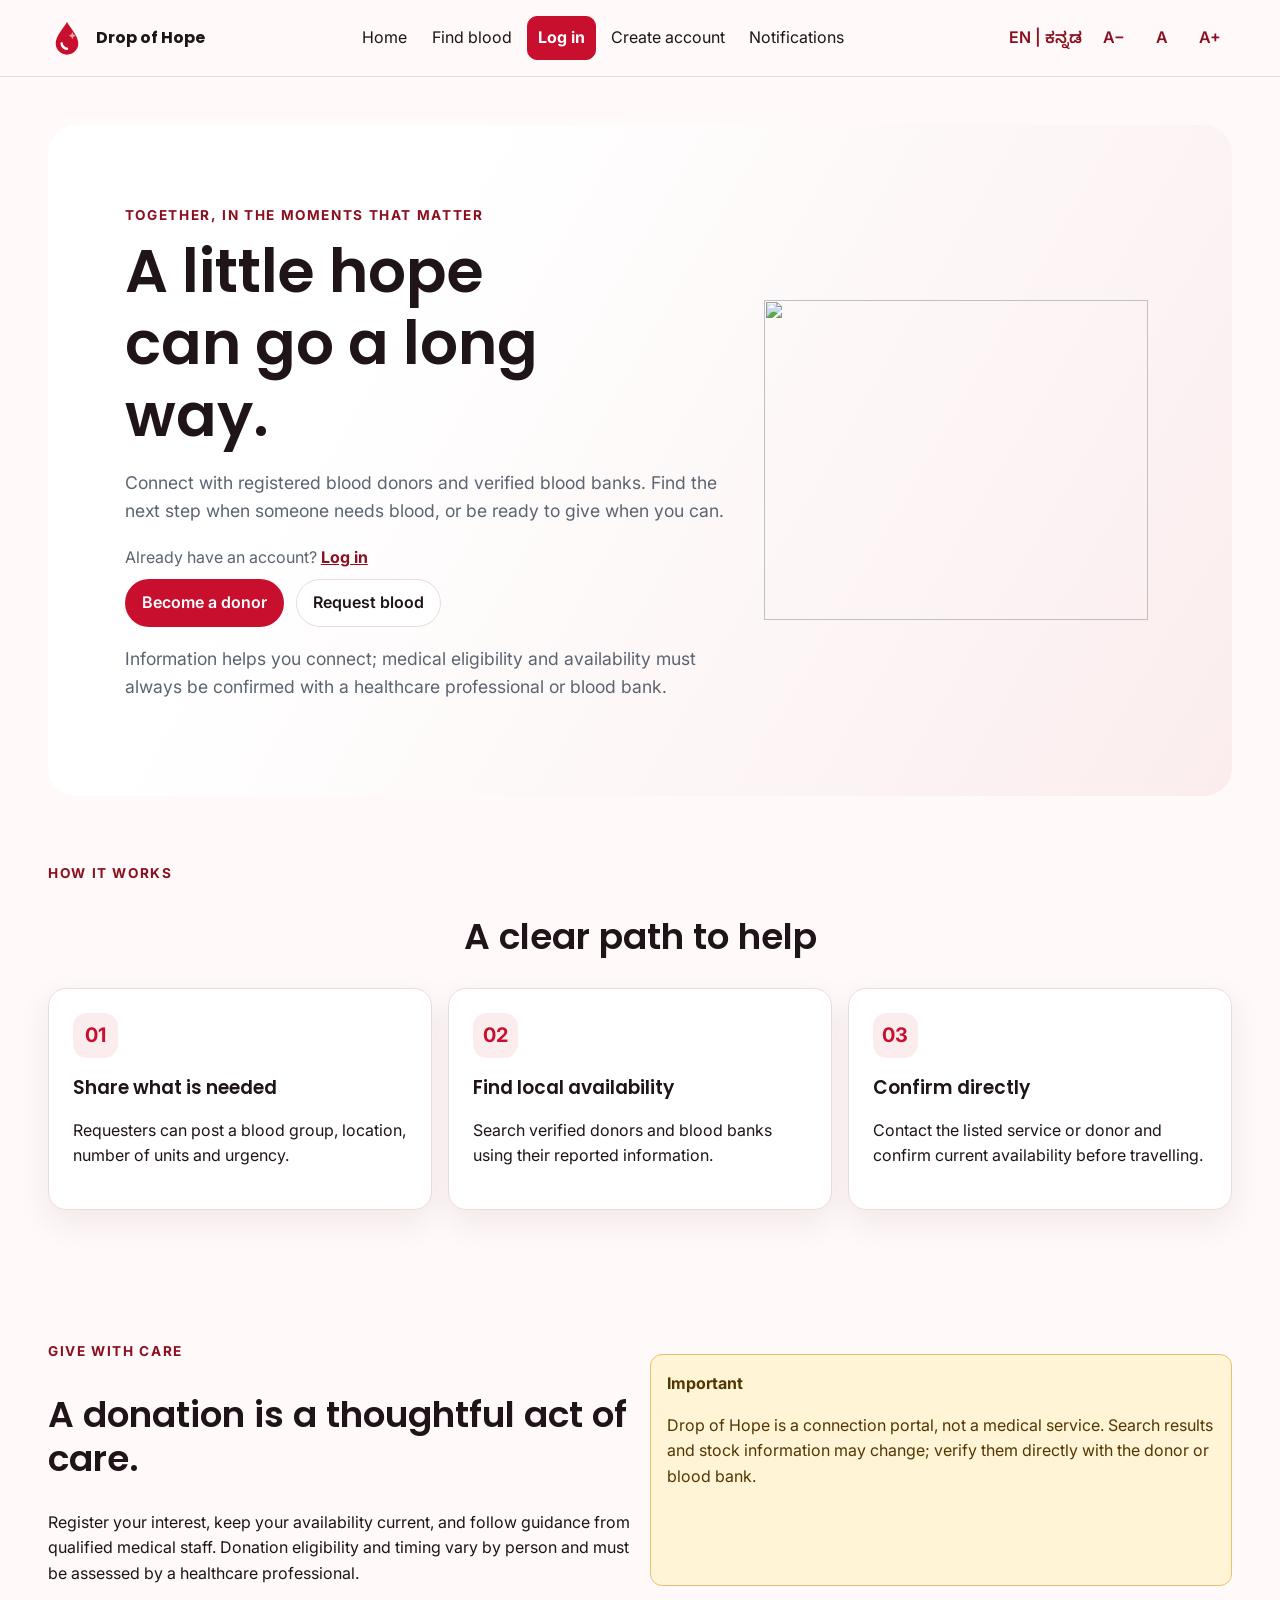
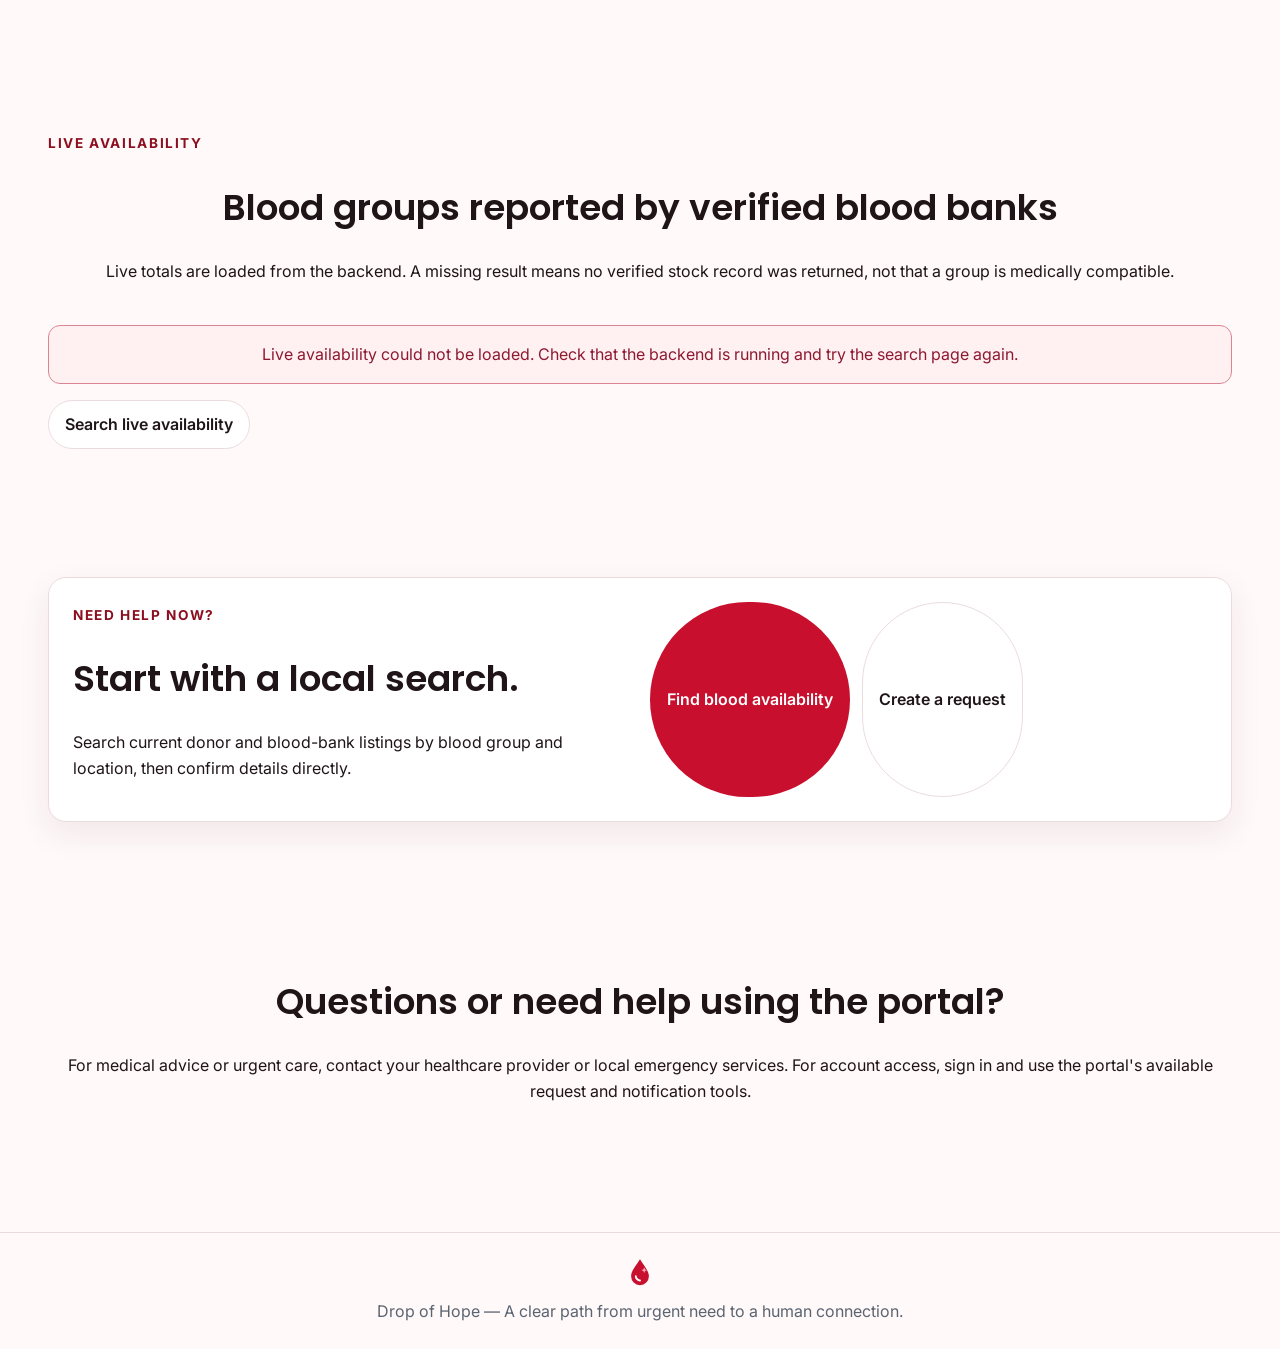
==== frontend/index.html @ d50c6f0a "Replace old project with complete updated version" ====
<!doctype html>
<html lang="en">
  <head>
    <meta charset="utf-8">
    <meta name="viewport" content="width=device-width, initial-scale=1">
    <meta name="theme-color" content="#c8102e">
    <meta name="description" content="Find blood donors and verified blood banks, or register to help someone in need.">
    <title>Drop of Hope | Blood donation and emergency availability</title>
    <link rel="icon" href="./assets/favicon.svg" type="image/svg+xml">
    <link rel="preconnect" href="https://fonts.googleapis.com">
    <link rel="preconnect" href="https://fonts.gstatic.com" crossorigin>
    <link href="https://fonts.googleapis.com/css2?family=Inter:wght@400;500;600;700&family=Noto+Sans+Kannada:wght@400;600&family=Poppins:wght@600;700&display=swap" rel="stylesheet">
    <link rel="stylesheet" href="./css/theme.css">
    <link rel="stylesheet" href="./css/components.css">
    <link rel="stylesheet" href="./css/pages.css">
  </head>
  <body>
    <main data-page="home">
      <section class="hero" aria-labelledby="hero-title">
        <div>
          <span class="eyebrow">Together, in the moments that matter</span>
          <h1 id="hero-title">A little hope can go a long way.</h1>
          <p>Connect with registered blood donors and verified blood banks. Find the next step when someone needs blood, or be ready to give when you can.</p>
          <p class="hero-login">Already have an account? <a href="./login.html">Log in</a></p>
          <div class="hero-actions">
            <a class="button button--primary" href="./register.html?role=donor">Become a donor</a>
            <a class="button button--secondary" href="./register.html?role=patient">Request blood</a>
          </div>
          <p class="form-hint">Information helps you connect; medical eligibility and availability must always be confirmed with a healthcare professional or blood bank.</p>
        </div>
        <img class="hero__art" src="./assets/hero-drop.svg" alt="" width="320" height="320">
      </section>

      <section class="content-section" aria-labelledby="how-title">
        <span class="eyebrow">How it works</span>
        <h2 id="how-title">A clear path to help</h2>
        <div class="data-grid">
          <article class="card feature-card">
            <span class="feature-card__icon" aria-hidden="true">01</span>
            <h3>Share what is needed</h3>
            <p>Requesters can post a blood group, location, number of units and urgency.</p>
          </article>
          <article class="card feature-card">
            <span class="feature-card__icon" aria-hidden="true">02</span>
            <h3>Find local availability</h3>
            <p>Search verified donors and blood banks using their reported information.</p>
          </article>
          <article class="card feature-card">
            <span class="feature-card__icon" aria-hidden="true">03</span>
            <h3>Confirm directly</h3>
            <p>Contact the listed service or donor and confirm current availability before travelling.</p>
          </article>
        </div>
      </section>

      <section class="content-section" aria-labelledby="awareness-title">
        <div class="split-layout">
          <div>
            <span class="eyebrow">Give with care</span>
            <h2 id="awareness-title">A donation is a thoughtful act of care.</h2>
            <p>Register your interest, keep your availability current, and follow guidance from qualified medical staff. Donation eligibility and timing vary by person and must be assessed by a healthcare professional.</p>
          </div>
          <aside class="notice notice--warning">
            <strong>Important</strong>
            <p>Drop of Hope is a connection portal, not a medical service. Search results and stock information may change; verify them directly with the donor or blood bank.</p>
          </aside>
        </div>
      </section>

      <section class="content-section" aria-labelledby="groups-title">
        <span class="eyebrow">Live availability</span>
        <h2 id="groups-title">Blood groups reported by verified blood banks</h2>
        <p>Live totals are loaded from the backend. A missing result means no verified stock record was returned, not that a group is medically compatible.</p>
        <div id="blood-group-availability" class="blood-group-grid" aria-live="polite" aria-busy="true">
          <div class="skeleton" aria-hidden="true"></div>
          <div class="skeleton" aria-hidden="true"></div>
          <div class="skeleton" aria-hidden="true"></div>
          <div class="skeleton" aria-hidden="true"></div>
        </div>
        <p id="availability-message" class="form-hint" role="status"></p>
        <div class="hero-actions">
          <a class="button button--secondary" href="./search.html">Search live availability</a>
        </div>
      </section>

      <section class="content-section" aria-labelledby="emergency-title">
        <div class="card feature-card">
          <div class="split-layout">
            <div>
              <span class="eyebrow">Need help now?</span>
              <h2 id="emergency-title">Start with a local search.</h2>
              <p>Search current donor and blood-bank listings by blood group and location, then confirm details directly.</p>
            </div>
            <div class="hero-actions">
              <a class="button button--primary" href="./search.html">Find blood availability</a>
              <a class="button button--secondary" href="./register.html?role=patient">Create a request</a>
            </div>
          </div>
        </div>
      </section>

      <section class="content-section" aria-labelledby="contact-title">
        <h2 id="contact-title">Questions or need help using the portal?</h2>
        <p>For medical advice or urgent care, contact your healthcare provider or local emergency services. For account access, sign in and use the portal's available request and notification tools.</p>
      </section>
    </main>
    <script type="module" src="./js/layout.js"></script>
    <script type="module" src="./js/home.js"></script>
  </body>
</html>
---- frontend/css/theme.css ----
:root {
  color-scheme: light;
  --brand: #c8102e;
  --brand-deep: #8b0f1f;
  --ink: #1f1417;
  --rose-tint: #fbedee;
  --blush: #f4a3ae;
  --urgent: #e8590c;
  --success: #2e7d5b;
  --amber: #8a5700;
  --amber-bg: #fff4d6;
  --slate: #5b6470;
  --surface: #fff;
  --page: #fff9f9;
  --border: #eadbdd;
  --shadow-card: 0 12px 32px rgb(87 27 39 / 8%);
  --radius-card: 18px;
  --radius-control: 12px;
  --font-body: 'Inter', 'Noto Sans Kannada', sans-serif;
  --font-heading: 'Poppins', 'Noto Sans Kannada', sans-serif;
  --text-scale: 1;
  --space-1: 0.5rem;
  --space-2: 1rem;
  --space-3: 1.5rem;
  --space-4: 2rem;
  --space-5: 3rem;
  font-size: calc(100% * var(--text-scale));
}

:lang(kn) {
  font-family: 'Noto Sans Kannada', var(--font-body);
}

* {
  box-sizing: border-box;
}

body {
  margin: 0;
  min-width: 320px;
  background: var(--page);
  color: var(--ink);
  font-family: var(--font-body);
  font-size: 1rem;
  line-height: 1.6;
}

h1,
h2,
h3,
h4 {
  color: var(--ink);
  font-family: var(--font-heading);
  font-weight: 600;
  line-height: 1.2;
}

h1 {
  font-size: clamp(2rem, 5vw, 3.75rem);
}

h2 {
  font-size: clamp(1.5rem, 3vw, 2.25rem);
}

a {
  color: var(--brand-deep);
}

img {
  max-width: 100%;
}

button,
input,
select,
textarea {
  font: inherit;
}

button,
a {
  -webkit-tap-highlight-color: transparent;
}

:focus-visible {
  outline: 3px solid #1c6a9c;
  outline-offset: 3px;
}

@media (prefers-reduced-motion: reduce) {
  *,
  *::before,
  *::after {
    scroll-behavior: auto !important;
    animation-duration: 0.01ms !important;
    animation-iteration-count: 1 !important;
    transition-duration: 0.01ms !important;
  }
}
---- frontend/css/components.css ----
.button {
  display: inline-flex;
  min-height: 44px;
  align-items: center;
  justify-content: center;
  gap: 0.5rem;
  padding: 0.65rem 1rem;
  border: 1px solid transparent;
  border-radius: 999px;
  cursor: pointer;
  font-weight: 600;
  text-decoration: none;
  transition: transform 160ms ease, box-shadow 160ms ease, background 160ms ease;
}

.button:hover {
  transform: translateY(-1px);
  box-shadow: var(--shadow-card);
}

.button:active {
  transform: translateY(1px);
}

.button:disabled {
  cursor: not-allowed;
  opacity: 0.65;
}

.button--primary {
  background: var(--brand);
  color: #fff;
}

.button--primary:hover {
  background: var(--brand-deep);
  color: #fff;
}

.button--secondary {
  border-color: var(--border);
  background: var(--surface);
  color: var(--ink);
}

.button--google {
  width: 100%;
  justify-content: flex-start;
  border-color: #dadce0;
  border-radius: var(--radius-control);
  background: #fff;
  color: #3c4043;
  box-shadow: none;
}

.button--google:disabled {
  opacity: 1;
}

.google-mark {
  display: inline-grid;
  width: 1.5rem;
  height: 1.5rem;
  place-items: center;
  border: 1px solid #dadce0;
  border-radius: 50%;
  color: #4285f4;
  font-family: Arial, sans-serif;
  font-size: 0.9rem;
  font-weight: 700;
}

.coming-soon {
  margin-left: auto;
  color: var(--slate);
  font-size: 0.8rem;
  font-weight: 500;
}

.auth-divider {
  display: flex;
  align-items: center;
  gap: 0.75rem;
  margin: 1rem 0;
  color: var(--slate);
  font-size: 0.875rem;
}

.auth-divider::before,
.auth-divider::after {
  height: 1px;
  flex: 1;
  background: var(--border);
  content: '';
}

.text-button {
  min-width: 44px;
  min-height: 44px;
  padding: 0.4rem;
  border: 0;
  border-radius: 10px;
  background: transparent;
  color: var(--brand-deep);
  cursor: pointer;
  font-weight: 600;
}

.card,
.state-card,
.empty-state {
  border: 1px solid var(--border);
  border-radius: var(--radius-card);
  background: var(--surface);
  box-shadow: var(--shadow-card);
}

.state-card,
.empty-state {
  max-width: 44rem;
  margin: 2rem auto;
  padding: clamp(1.25rem, 4vw, 2.5rem);
  text-align: center;
}

.skeleton {
  min-height: 5rem;
  margin: 0.75rem 0;
  border-radius: 14px;
  background: linear-gradient(90deg, #f3e8ea 25%, #fff 50%, #f3e8ea 75%);
  background-size: 200% 100%;
  animation: skeleton-shimmer 1.4s ease-in-out infinite;
}

@keyframes skeleton-shimmer {
  to {
    background-position: -200% 0;
  }
}

.state-card--error {
  border-color: #e2a6ae;
}

.status-badge {
  display: inline-flex;
  min-height: 30px;
  align-items: center;
  padding: 0.2rem 0.75rem;
  border-radius: 999px;
  background: #edf0f2;
  color: #343c45;
  font-size: 0.875rem;
  font-weight: 600;
}

.status-badge--success {
  background: #e7f4ed;
  color: #205b40;
}

.status-badge--warning {
  background: var(--amber-bg);
  color: var(--amber);
}

.status-badge--urgent {
  background: #fff0e8;
  color: #923800;
}

.status-badge__icon {
  margin-right: 0.2rem;
  font-weight: 700;
}

.confirm-dialog {
  width: min(32rem, calc(100vw - 2rem));
  padding: 0;
  border: 1px solid var(--border);
  border-radius: var(--radius-card);
  box-shadow: var(--shadow-card);
}

.confirm-dialog::backdrop {
  background: rgb(31 20 23 / 48%);
}

.confirm-dialog__content {
  padding: 1.5rem;
}

.confirm-dialog__content h2 {
  margin-top: 0;
}

.confirm-dialog__actions {
  display: flex;
  flex-wrap: wrap;
  justify-content: flex-end;
  gap: 0.6rem;
}

.notice {
  margin: 1rem 0;
  padding: 1rem;
  border-radius: 12px;
}

.notice--warning {
  border: 1px solid #e5bf72;
  background: var(--amber-bg);
  color: #533600;
}

.notice--success {
  border: 1px solid #9bc9ad;
  background: #e7f4ed;
  color: #205b40;
}

.notice--error {
  border: 1px solid #d98692;
  background: #fff0f2;
  color: #8d1930;
}

.field-error {
  margin-top: 0.25rem;
  color: #9e1630;
  font-size: 0.9rem;
}

[aria-invalid='true'] {
  border-color: #b31b36 !important;
}

.toast-region {
  position: fixed;
  z-index: 20;
  top: 1rem;
  right: 1rem;
  display: grid;
  width: min(24rem, calc(100vw - 2rem));
  gap: 0.5rem;
}

.toast {
  padding: 0.85rem 1rem;
  border: 1px solid var(--border);
  border-radius: 12px;
  background: #fff;
  box-shadow: var(--shadow-card);
}

.toast--warning {
  border-color: #e5bf72;
}

.toast--error {
  border-color: #d98692;
}

.blood-group-selector {
  display: flex;
  flex-wrap: wrap;
  gap: 0.6rem;
  padding: 0;
  border: 0;
}

.blood-group-selector legend {
  width: 100%;
  margin-bottom: 0.5rem;
  font-weight: 600;
}

.blood-chip {
  position: relative;
  display: inline-flex;
  min-width: 52px;
  min-height: 48px;
  align-items: center;
  justify-content: center;
  border: 1px solid var(--border);
  border-radius: 18px 18px 18px 6px;
  background: #fff;
  color: var(--brand-deep);
  cursor: pointer;
  font-weight: 700;
}

.blood-chip input {
  position: absolute;
  width: 1px;
  height: 1px;
  opacity: 0;
}

.blood-chip:has(input:checked) {
  border-color: var(--brand);
  background: var(--rose-tint);
  box-shadow: inset 0 0 0 1px var(--brand);
}

.blood-chip:has(input:focus-visible) {
  outline: 3px solid #1c6a9c;
  outline-offset: 3px;
}

.timeline {
  display: grid;
  gap: 1rem;
  margin: 0;
  padding: 0;
  list-style: none;
}

.timeline__item {
  display: grid;
  gap: 0.2rem;
  padding-left: 1rem;
  border-left: 3px solid var(--blush);
}

.timeline__item time {
  color: var(--slate);
  font-size: 0.875rem;
}

.button--danger {
  border-color: #e3b2b9;
  background: #fff4f5;
  color: #8d1930;
}

.button--small {
  min-height: 38px;
  padding: 0.4rem 0.75rem;
  font-size: 0.9rem;
}

.form-grid {
  display: grid;
  grid-template-columns: repeat(2, minmax(0, 1fr));
  gap: 1rem;
}

.form-field {
  display: grid;
  align-content: start;
  gap: 0.35rem;
  color: var(--ink);
  font-weight: 600;
}

.form-field--wide {
  grid-column: 1 / -1;
}

.form-field input,
.form-field select,
.form-field textarea,
.field-input {
  width: 100%;
  min-height: 46px;
  padding: 0.65rem 0.75rem;
  border: 1px solid var(--border);
  border-radius: var(--radius-control);
  background: #fff;
  color: var(--ink);
}

.form-field textarea {
  min-height: 110px;
  resize: vertical;
}

.form-actions {
  display: flex;
  flex-wrap: wrap;
  align-items: center;
  gap: 0.75rem;
}

.inventory-actions {
  margin-top: 1rem;
}

.form-hint,
.muted {
  color: var(--slate);
  font-size: 0.925rem;
}

.section-heading {
  display: flex;
  flex-wrap: wrap;
  align-items: end;
  justify-content: space-between;
  gap: 1rem;
  margin-bottom: 1.25rem;
}

.section-heading h2,
.section-heading p {
  margin: 0;
}

.data-grid {
  display: grid;
  grid-template-columns: repeat(auto-fit, minmax(min(100%, 14rem), 1fr));
  gap: 1rem;
}

.data-card {
  padding: 1.25rem;
  border: 1px solid var(--border);
  border-radius: 16px;
  background: var(--surface);
}

.data-card h3 {
  margin: 0 0 0.5rem;
}

.data-card p {
  margin: 0.35rem 0;
}

.data-card__actions {
  display: flex;
  flex-wrap: wrap;
  gap: 0.5rem;
  margin-top: 1rem;
}

.stack {
  display: grid;
  gap: 1rem;
}

.dashboard-section {
  margin: 1.5rem 0;
  padding: clamp(1rem, 3vw, 1.75rem);
}

.table-wrap {
  overflow-x: auto;
  border: 1px solid var(--border);
  border-radius: 14px;
  background: #fff;
}

.data-table {
  width: 100%;
  border-collapse: collapse;
}

.data-table th,
.data-table td {
  padding: 0.8rem;
  border-bottom: 1px solid var(--border);
  text-align: left;
  vertical-align: middle;
}

.data-table th {
  background: var(--rose-tint);
  white-space: nowrap;
}

.data-table tr:last-child td {
  border-bottom: 0;
}

.hero-actions {
  display: flex;
  flex-wrap: wrap;
  gap: 0.75rem;
}

@media (max-width: 600px) {
  .form-grid {
    grid-template-columns: 1fr;
  }

  .form-field--wide {
    grid-column: auto;
  }

  .data-table th,
  .data-table td {
    padding: 0.65rem;
  }
}
---- frontend/css/pages.css ----
.skip-link {
  position: absolute;
  z-index: 30;
  top: 0.5rem;
  left: 0.5rem;
  padding: 0.75rem 1rem;
  transform: translateY(-160%);
  border-radius: 10px;
  background: var(--ink);
  color: white;
}

.skip-link:focus {
  transform: translateY(0);
}

.site-header {
  position: sticky;
  z-index: 10;
  top: 0;
  border-bottom: 1px solid var(--border);
  background: rgb(255 249 249 / 95%);
  backdrop-filter: blur(12px);
}

.site-nav {
  display: flex;
  max-width: 76rem;
  min-height: 76px;
  align-items: center;
  justify-content: space-between;
  gap: 1rem;
  margin: 0 auto;
  padding: 0.5rem 1rem;
}

.brand {
  display: inline-flex;
  flex: 0 0 auto;
  align-items: center;
  gap: 0.6rem;
  color: var(--ink);
  font-family: var(--font-heading);
  font-weight: 700;
  text-decoration: none;
}

.site-nav__links,
.site-nav__controls,
.text-size-controls {
  display: flex;
  align-items: center;
  gap: 0.25rem;
}

.site-nav__links {
  flex-wrap: wrap;
  justify-content: center;
}

.site-nav__links [hidden] {
  display: none;
}

.nav-link {
  display: inline-flex;
  min-height: 44px;
  align-items: center;
  padding: 0.45rem 0.65rem;
  border-radius: 10px;
  color: var(--ink);
  text-decoration: none;
}

.nav-link:hover,
.nav-link:focus-visible {
  background: var(--rose-tint);
}

.nav-link--cta {
  border: 1px solid var(--brand);
  background: var(--brand);
  color: #fff;
  font-weight: 700;
}

.nav-link--cta:hover,
.nav-link--cta:focus-visible {
  background: var(--brand-deep);
  color: #fff;
}

.unread-count {
  display: inline-grid;
  min-width: 1.3rem;
  min-height: 1.3rem;
  place-items: center;
  border-radius: 50%;
  background: var(--brand);
  color: #fff;
  font-size: 0.75rem;
}

.page-content {
  min-height: 60vh;
  max-width: 76rem;
  margin: 0 auto;
  padding: clamp(1rem, 4vw, 3rem) 1rem;
  animation: page-enter 240ms ease-out both;
}

.site-footer {
  display: flex;
  min-height: 96px;
  align-items: center;
  justify-content: center;
  gap: 0.75rem;
  padding: 1.5rem 1rem;
  color: var(--slate);
  text-align: center;
}

.site-footer p {
  margin: 0;
}

.site-footer {
  flex-direction: column;
  border-top: 1px solid var(--border);
}

.hero {
  display: grid;
  min-height: 30rem;
  grid-template-columns: minmax(0, 1.2fr) minmax(15rem, 0.8fr);
  align-items: center;
  gap: 2rem;
  padding: clamp(2rem, 6vw, 5rem);
  overflow: hidden;
  border-radius: 28px;
  background: linear-gradient(120deg, #fff 28%, #fbedee);
}

.hero h1 {
  max-width: 12ch;
  margin: 0.5rem 0 1rem;
}

.hero p {
  max-width: 42rem;
  color: var(--slate);
  font-size: 1.1rem;
}

.hero .hero-login {
  margin: 1.25rem 0 0.5rem;
  font-size: 1rem;
}

.hero-login a {
  font-weight: 700;
}

.hero__art {
  width: min(100%, 24rem);
  justify-self: center;
}

.eyebrow {
  color: var(--brand-deep);
  font-size: 0.85rem;
  font-weight: 700;
  letter-spacing: 0.12em;
  text-transform: uppercase;
}

.content-section {
  padding: clamp(2rem, 5vw, 4rem) 0;
}

.content-section > h2,
.content-section > p {
  text-align: center;
}

.feature-card {
  min-height: 100%;
  padding: 1.5rem;
}

.feature-card__icon {
  display: inline-grid;
  width: 2.8rem;
  height: 2.8rem;
  place-items: center;
  border-radius: 14px;
  background: var(--rose-tint);
  color: var(--brand);
  font-size: 1.25rem;
  font-weight: 700;
}

.blood-group-grid {
  display: grid;
  grid-template-columns: repeat(4, minmax(0, 1fr));
  gap: 0.8rem;
  margin-top: 1.5rem;
}

.blood-group-card {
  display: grid;
  min-height: 130px;
  align-content: center;
  justify-items: center;
  gap: 0.25rem;
  padding: 1rem;
  border: 1px solid var(--border);
  border-radius: 16px;
  background: #fff;
  text-align: center;
}

.blood-group-card strong {
  color: var(--brand);
  font-family: var(--font-heading);
  font-size: 1.7rem;
}

.auth-shell {
  display: grid;
  min-height: 65vh;
  place-items: center;
}

.auth-card {
  width: min(100%, 42rem);
  padding: clamp(1.25rem, 4vw, 2.5rem);
}

.auth-card h1 {
  margin-top: 0;
  font-size: clamp(1.8rem, 4vw, 2.5rem);
}

.dashboard-header {
  display: flex;
  flex-wrap: wrap;
  align-items: start;
  justify-content: space-between;
  gap: 1rem;
}

.dashboard-header h1 {
  margin: 0 0 0.4rem;
}

.dashboard-header p {
  margin: 0;
  color: var(--slate);
}

.stat-card {
  padding: 1.25rem;
  border: 1px solid var(--border);
  border-radius: 16px;
  background: linear-gradient(145deg, #fff, #fff5f6);
}

.stat-card strong {
  display: block;
  color: var(--brand);
  font-family: var(--font-heading);
  font-size: 1.8rem;
}

.split-layout {
  display: grid;
  grid-template-columns: minmax(0, 1fr) minmax(0, 1fr);
  gap: 1.25rem;
}

.page-intro {
  max-width: 50rem;
  margin-bottom: 2rem;
}

.page-intro p {
  color: var(--slate);
}

.unread-count[hidden] {
  display: none;
}

@keyframes page-enter {
  from {
    opacity: 0;
    transform: translateY(6px);
  }
  to {
    opacity: 1;
    transform: translateY(0);
  }
}

@media (max-width: 900px) {
  .hero {
    min-height: auto;
    grid-template-columns: minmax(0, 1fr) minmax(12rem, 0.7fr);
    padding: 2rem;
  }

  .site-nav {
    flex-wrap: wrap;
    justify-content: center;
  }

  .site-nav__links {
    order: 3;
    width: 100%;
  }
}

@media (max-width: 540px) {
  .hero {
    grid-template-columns: 1fr;
    text-align: center;
  }

  .hero h1 {
    max-width: none;
  }

  .hero__art {
    width: min(70%, 15rem);
    grid-row: 1;
  }

  .hero-actions {
    justify-content: center;
  }

  .blood-group-grid {
    grid-template-columns: repeat(2, minmax(0, 1fr));
  }

  .split-layout {
    grid-template-columns: 1fr;
  }

  .site-nav__controls {
    width: 100%;
    justify-content: center;
  }

  .site-nav__links {
    gap: 0;
  }

  .nav-link {
    padding-inline: 0.45rem;
    font-size: 0.9rem;
  }
}
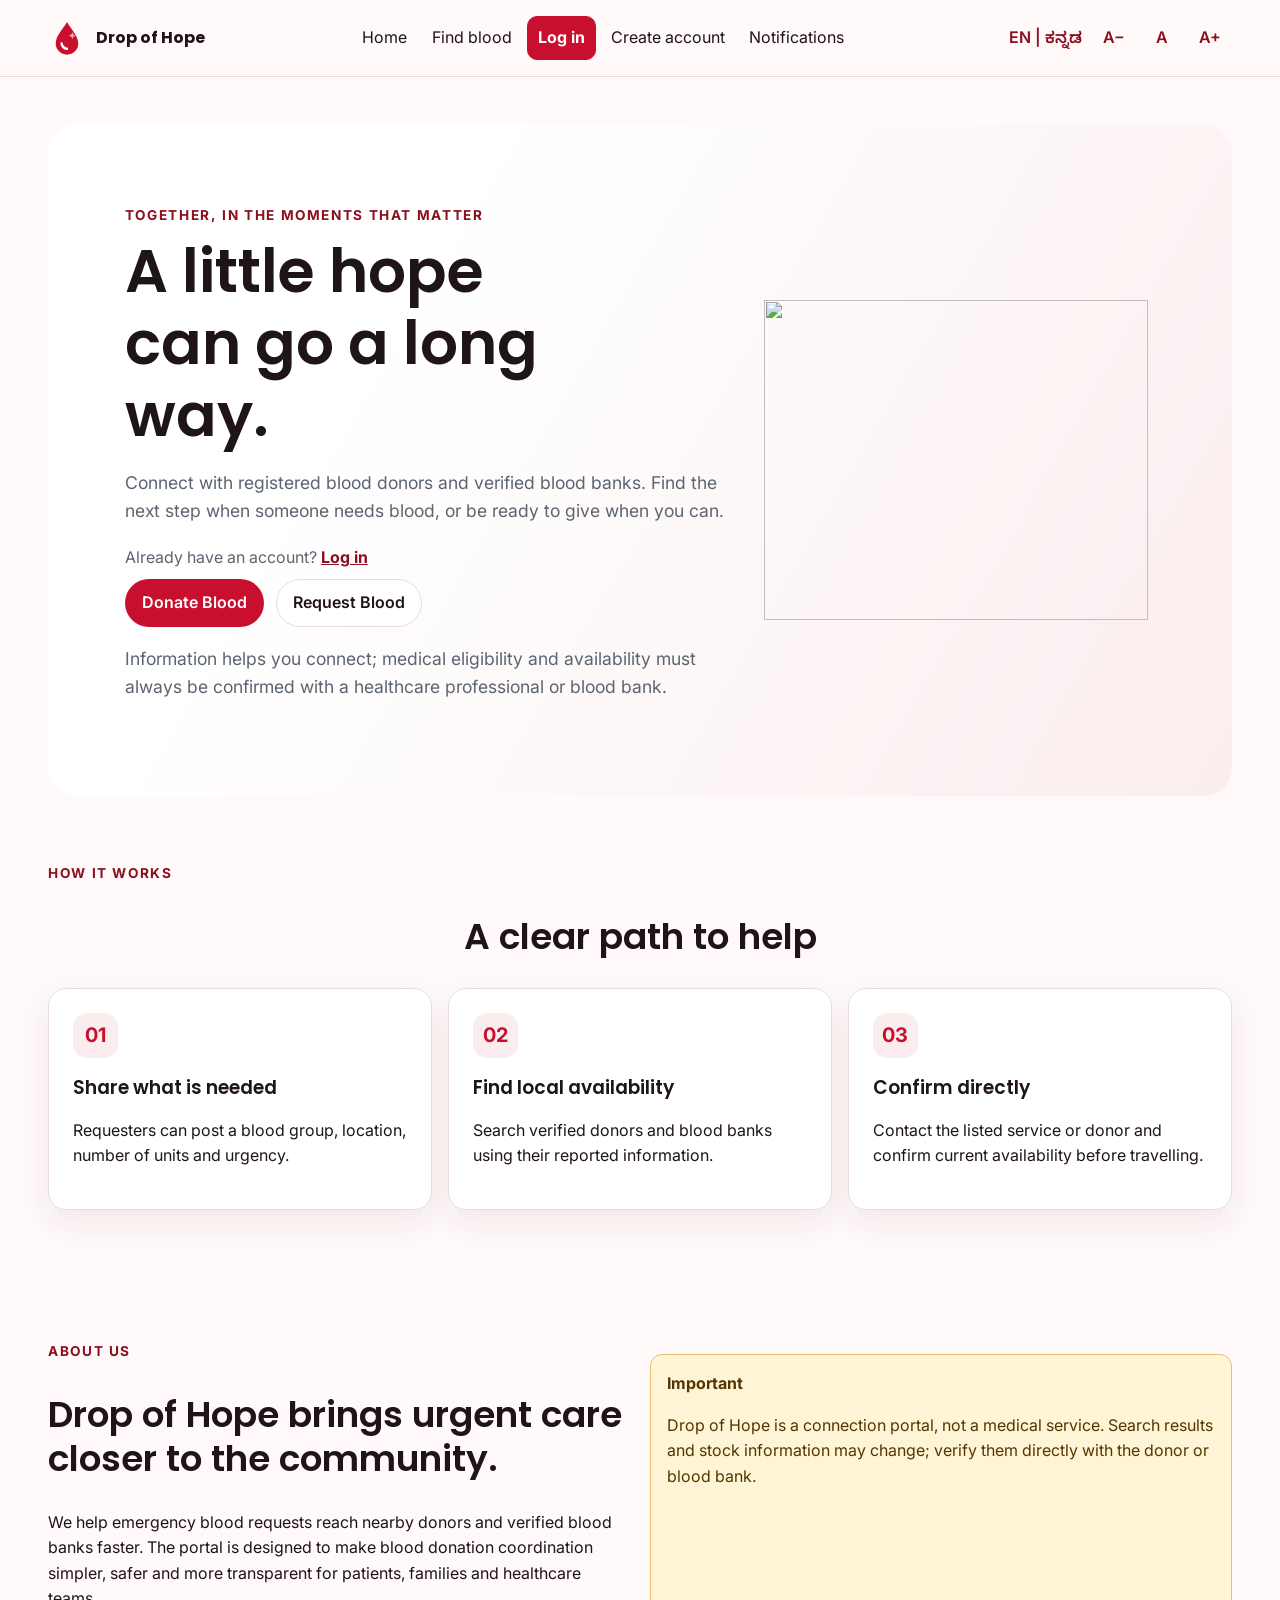
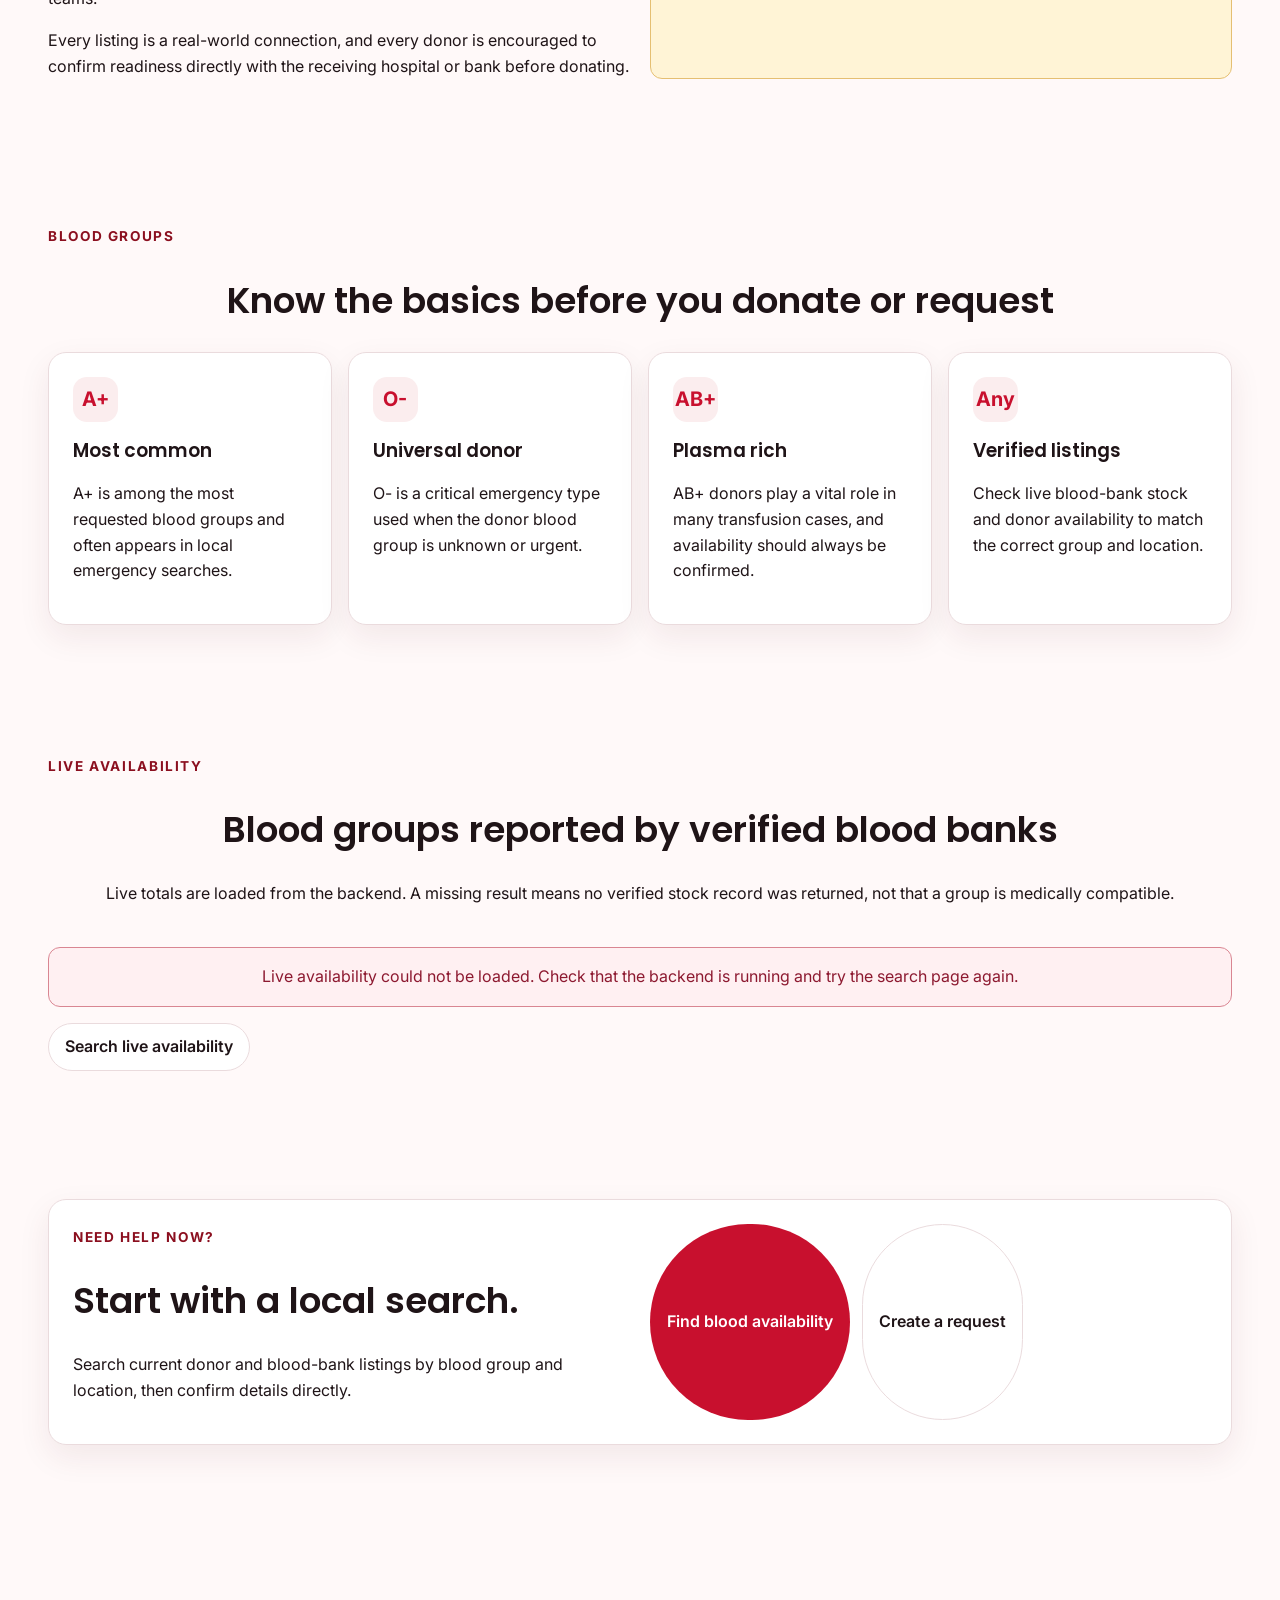
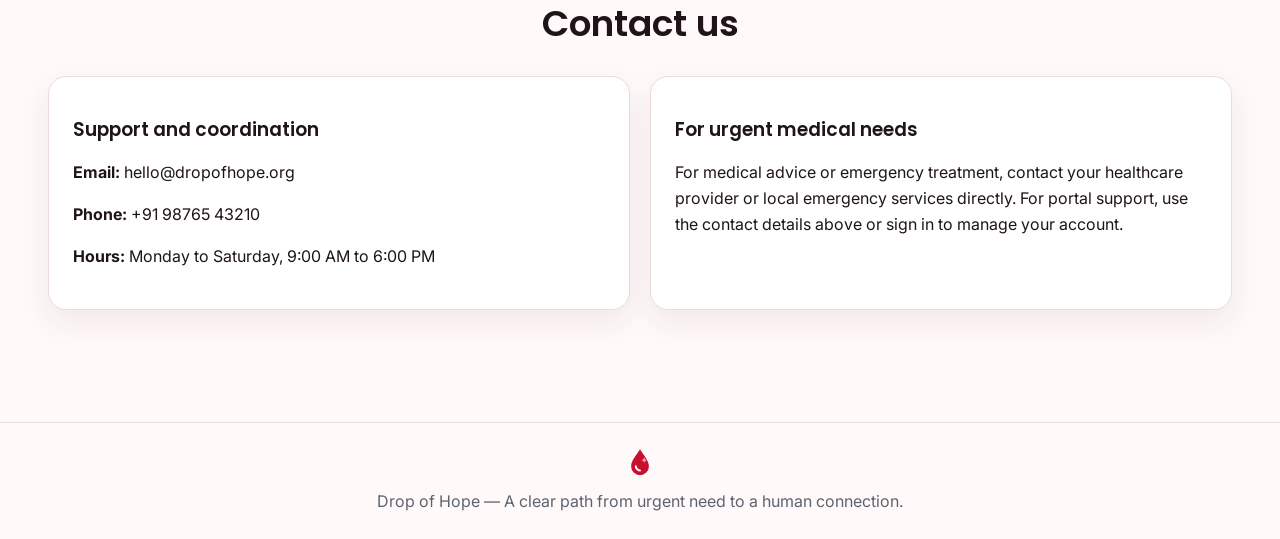
==== commit cdeec090: "Replace entire project with updated Drop Of Hope" ====
--- a/frontend/index.html
+++ b/frontend/index.html
@@ -23,8 +23,8 @@
           <p>Connect with registered blood donors and verified blood banks. Find the next step when someone needs blood, or be ready to give when you can.</p>
           <p class="hero-login">Already have an account? <a href="./login.html">Log in</a></p>
           <div class="hero-actions">
-            <a class="button button--primary" href="./register.html?role=donor">Become a donor</a>
-            <a class="button button--secondary" href="./register.html?role=patient">Request blood</a>
+            <a class="button button--primary" href="./register.html?role=donor">Donate Blood</a>
+            <a class="button button--secondary" href="./register.html?role=patient">Request Blood</a>
           </div>
           <p class="form-hint">Information helps you connect; medical eligibility and availability must always be confirmed with a healthcare professional or blood bank.</p>
         </div>
@@ -53,12 +53,13 @@
         </div>
       </section>
 
-      <section class="content-section" aria-labelledby="awareness-title">
+      <section class="content-section" aria-labelledby="about-title">
         <div class="split-layout">
           <div>
-            <span class="eyebrow">Give with care</span>
-            <h2 id="awareness-title">A donation is a thoughtful act of care.</h2>
-            <p>Register your interest, keep your availability current, and follow guidance from qualified medical staff. Donation eligibility and timing vary by person and must be assessed by a healthcare professional.</p>
+            <span class="eyebrow">About us</span>
+            <h2 id="about-title">Drop of Hope brings urgent care closer to the community.</h2>
+            <p>We help emergency blood requests reach nearby donors and verified blood banks faster. The portal is designed to make blood donation coordination simpler, safer and more transparent for patients, families and healthcare teams.</p>
+            <p>Every listing is a real-world connection, and every donor is encouraged to confirm readiness directly with the receiving hospital or bank before donating.</p>
           </div>
           <aside class="notice notice--warning">
             <strong>Important</strong>
@@ -68,8 +69,35 @@
       </section>
 
       <section class="content-section" aria-labelledby="groups-title">
+        <span class="eyebrow">Blood groups</span>
+        <h2 id="groups-title">Know the basics before you donate or request</h2>
+        <div class="data-grid">
+          <article class="card feature-card">
+            <span class="feature-card__icon" aria-hidden="true">A+</span>
+            <h3>Most common</h3>
+            <p>A+ is among the most requested blood groups and often appears in local emergency searches.</p>
+          </article>
+          <article class="card feature-card">
+            <span class="feature-card__icon" aria-hidden="true">O-</span>
+            <h3>Universal donor</h3>
+            <p>O- is a critical emergency type used when the donor blood group is unknown or urgent.</p>
+          </article>
+          <article class="card feature-card">
+            <span class="feature-card__icon" aria-hidden="true">AB+</span>
+            <h3>Plasma rich</h3>
+            <p>AB+ donors play a vital role in many transfusion cases, and availability should always be confirmed.</p>
+          </article>
+          <article class="card feature-card">
+            <span class="feature-card__icon" aria-hidden="true">Any</span>
+            <h3>Verified listings</h3>
+            <p>Check live blood-bank stock and donor availability to match the correct group and location.</p>
+          </article>
+        </div>
+      </section>
+
+      <section class="content-section" aria-labelledby="groups-live-title">
         <span class="eyebrow">Live availability</span>
-        <h2 id="groups-title">Blood groups reported by verified blood banks</h2>
+        <h2 id="groups-live-title">Blood groups reported by verified blood banks</h2>
         <p>Live totals are loaded from the backend. A missing result means no verified stock record was returned, not that a group is medically compatible.</p>
         <div id="blood-group-availability" class="blood-group-grid" aria-live="polite" aria-busy="true">
           <div class="skeleton" aria-hidden="true"></div>
@@ -100,8 +128,19 @@
       </section>
 
       <section class="content-section" aria-labelledby="contact-title">
-        <h2 id="contact-title">Questions or need help using the portal?</h2>
-        <p>For medical advice or urgent care, contact your healthcare provider or local emergency services. For account access, sign in and use the portal's available request and notification tools.</p>
+        <h2 id="contact-title">Contact us</h2>
+        <div class="split-layout">
+          <div class="card feature-card">
+            <h3>Support and coordination</h3>
+            <p><strong>Email:</strong> hello@dropofhope.org</p>
+            <p><strong>Phone:</strong> +91 98765 43210</p>
+            <p><strong>Hours:</strong> Monday to Saturday, 9:00 AM to 6:00 PM</p>
+          </div>
+          <div class="card feature-card">
+            <h3>For urgent medical needs</h3>
+            <p>For medical advice or emergency treatment, contact your healthcare provider or local emergency services directly. For portal support, use the contact details above or sign in to manage your account.</p>
+          </div>
+        </div>
       </section>
     </main>
     <script type="module" src="./js/layout.js"></script>
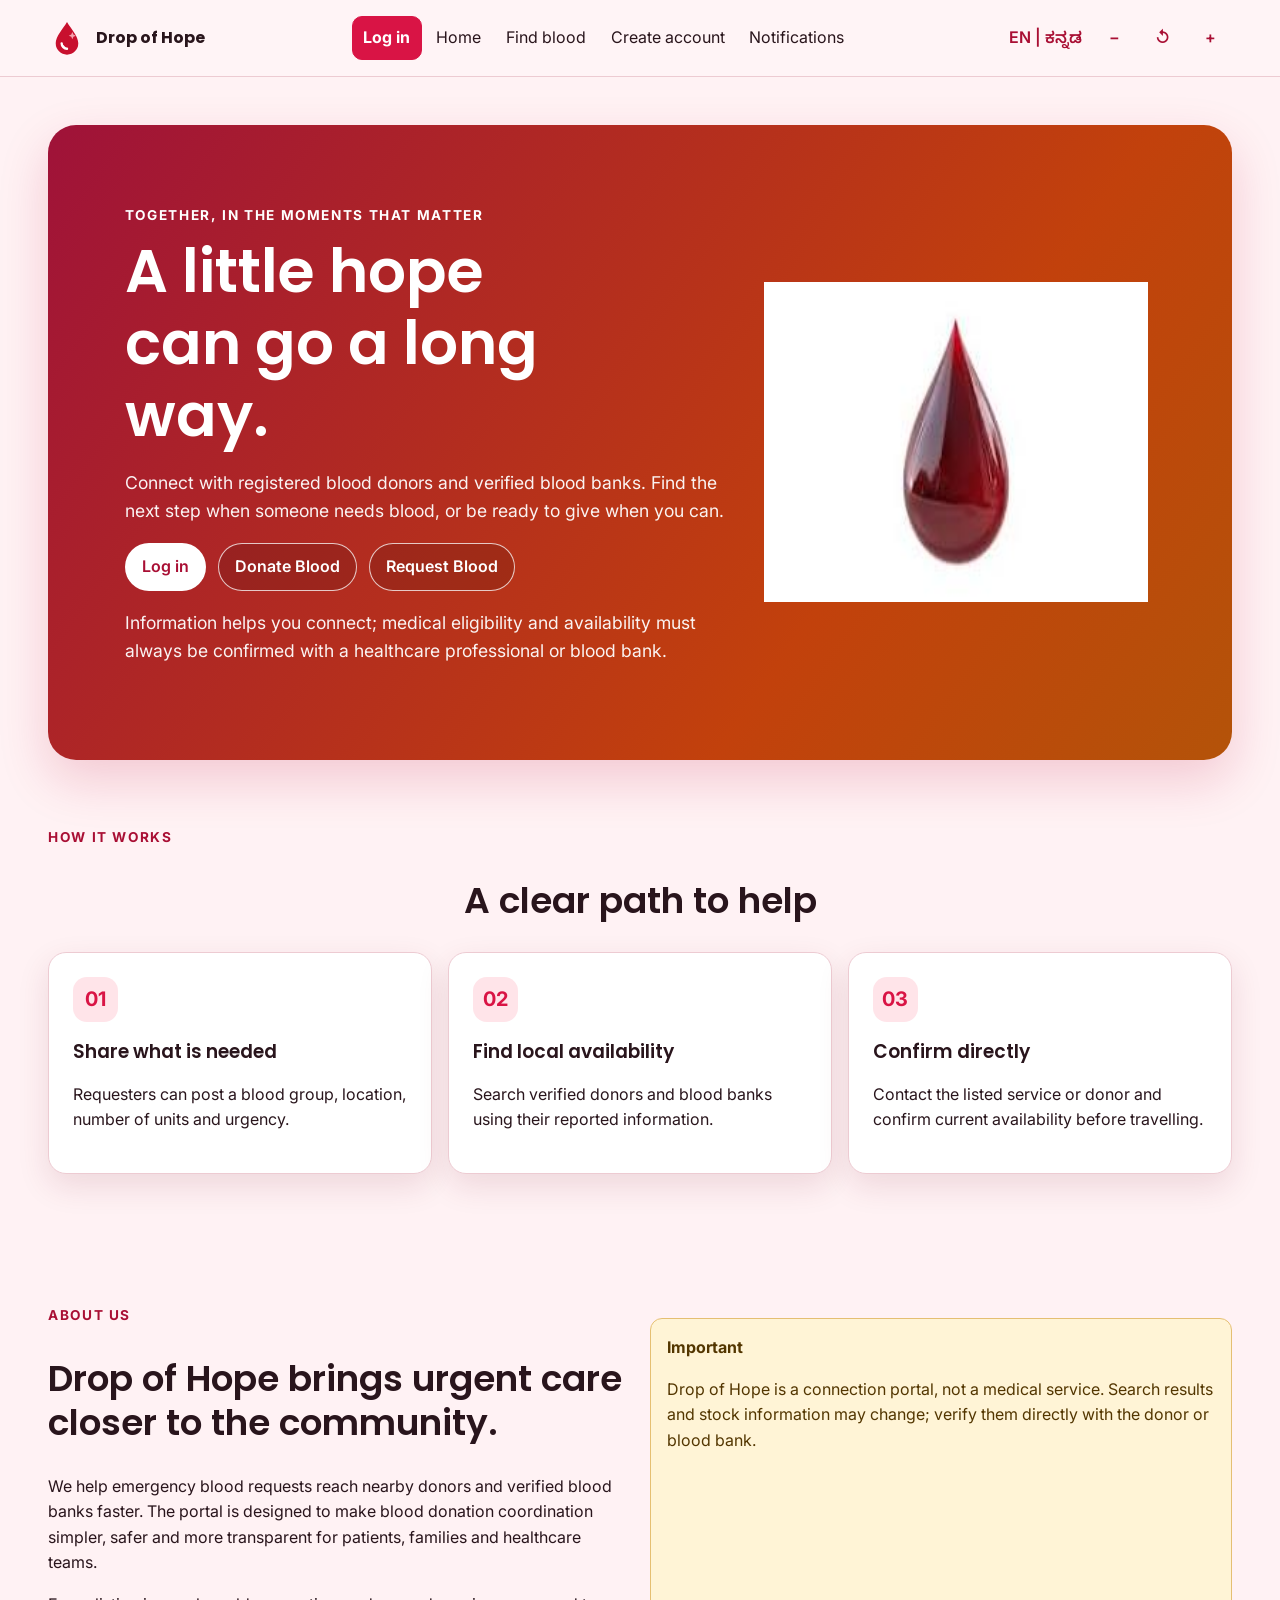
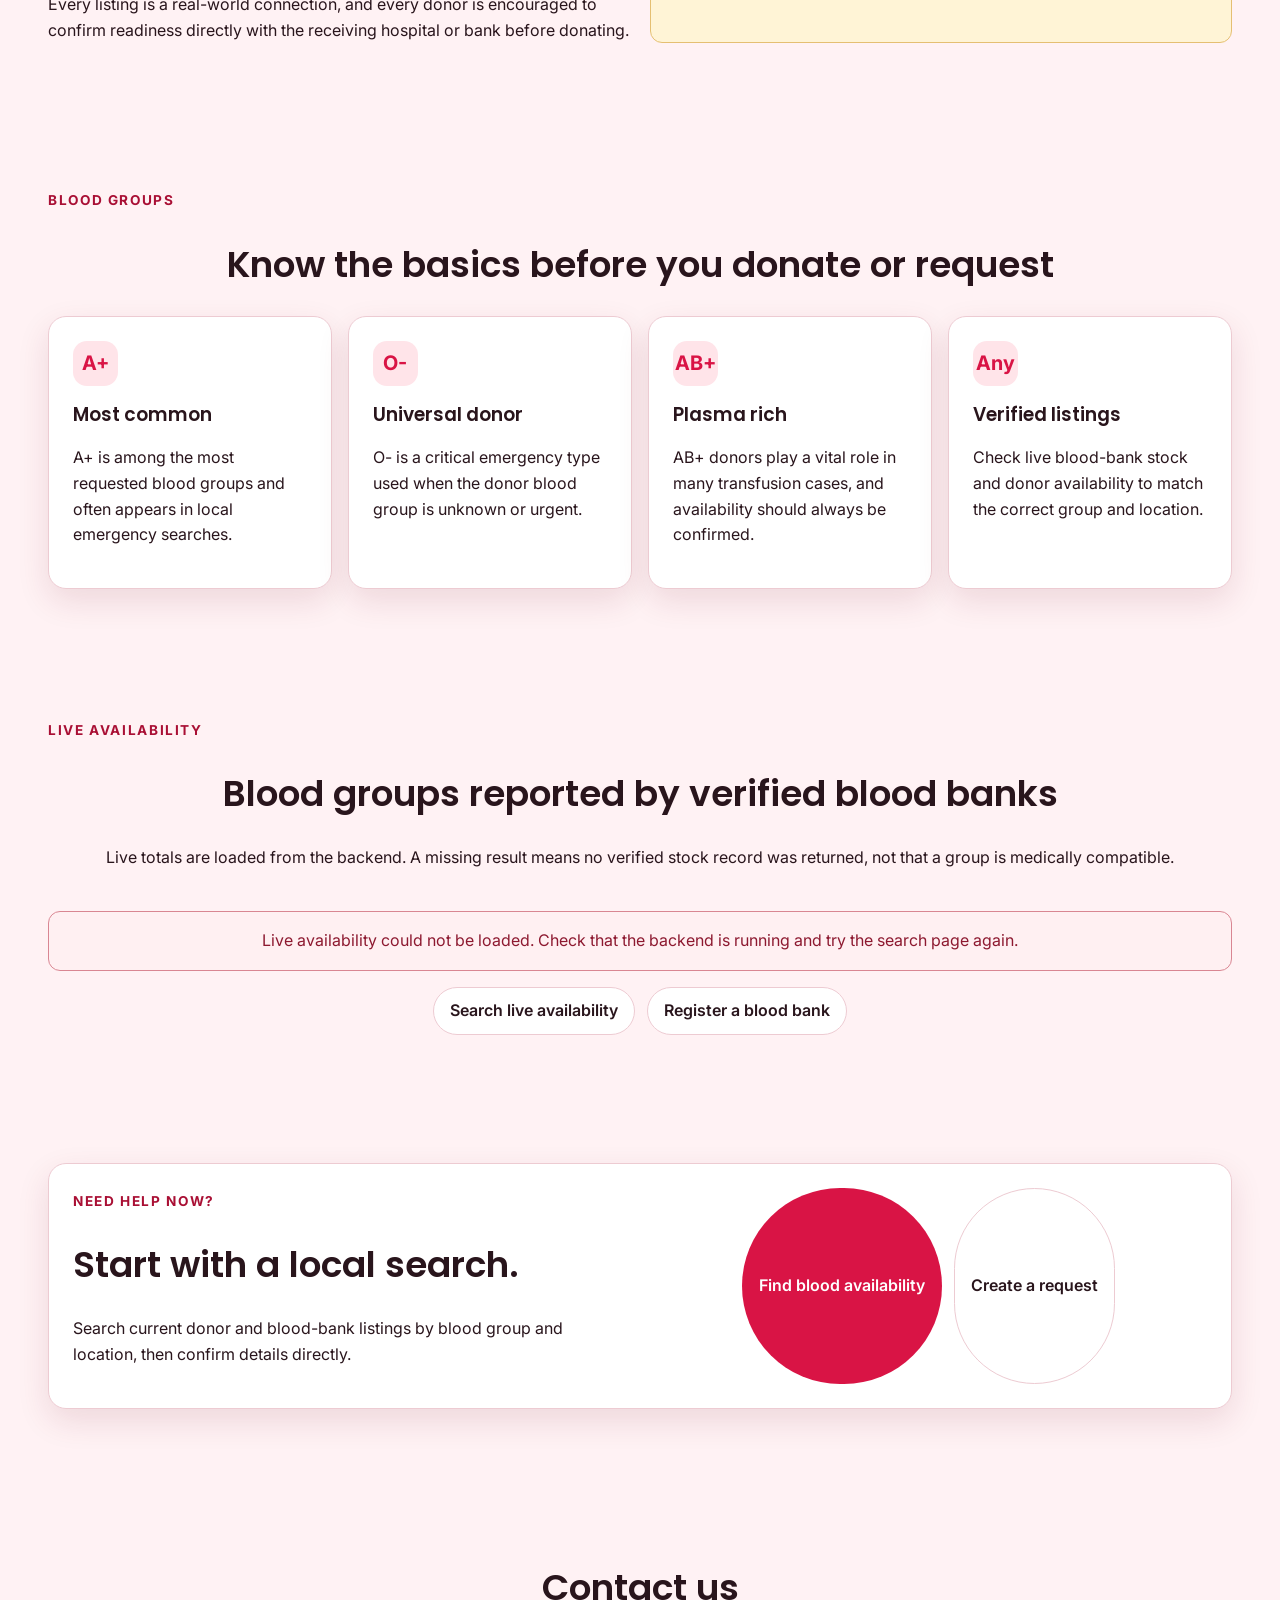
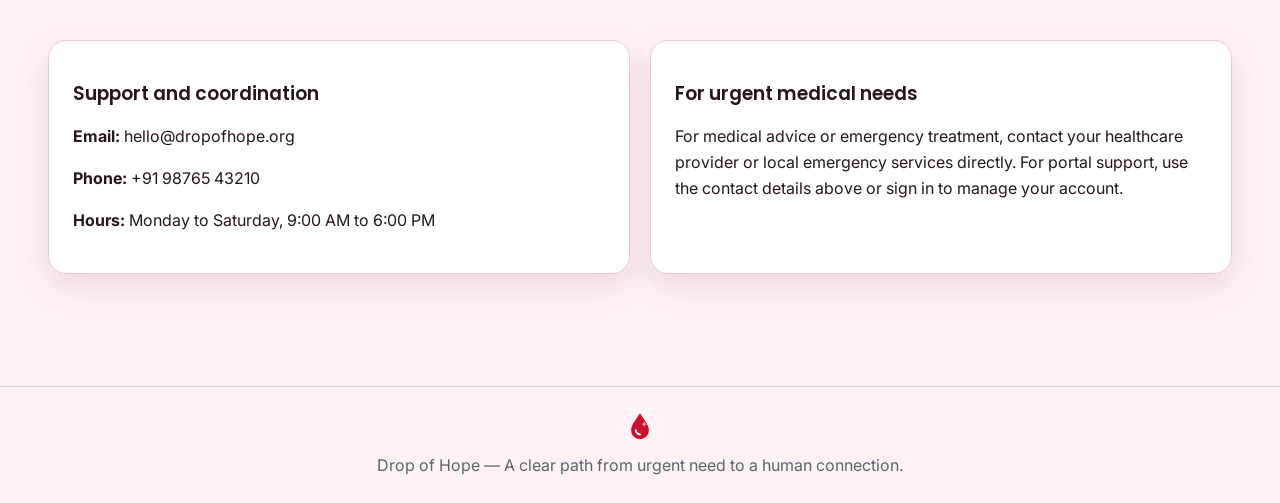
==== commit be8c36b9: "Update Drop Of Hope project final" ====
--- a/frontend/index.html
+++ b/frontend/index.html
@@ -10,9 +10,9 @@
     <link rel="preconnect" href="https://fonts.googleapis.com">
     <link rel="preconnect" href="https://fonts.gstatic.com" crossorigin>
     <link href="https://fonts.googleapis.com/css2?family=Inter:wght@400;500;600;700&family=Noto+Sans+Kannada:wght@400;600&family=Poppins:wght@600;700&display=swap" rel="stylesheet">
-    <link rel="stylesheet" href="./css/theme.css">
+    <link rel="stylesheet" href="./css/theme.css?v=3">
     <link rel="stylesheet" href="./css/components.css">
-    <link rel="stylesheet" href="./css/pages.css">
+    <link rel="stylesheet" href="./css/pages.css?v=3">
   </head>
   <body>
     <main data-page="home">
@@ -21,14 +21,14 @@
           <span class="eyebrow">Together, in the moments that matter</span>
           <h1 id="hero-title">A little hope can go a long way.</h1>
           <p>Connect with registered blood donors and verified blood banks. Find the next step when someone needs blood, or be ready to give when you can.</p>
-          <p class="hero-login">Already have an account? <a href="./login.html">Log in</a></p>
           <div class="hero-actions">
-            <a class="button button--primary" href="./register.html?role=donor">Donate Blood</a>
+            <a class="button button--primary" href="./login.html">Log in</a>
+            <a class="button button--secondary" href="./register.html?role=donor">Donate Blood</a>
             <a class="button button--secondary" href="./register.html?role=patient">Request Blood</a>
           </div>
           <p class="form-hint">Information helps you connect; medical eligibility and availability must always be confirmed with a healthcare professional or blood bank.</p>
         </div>
-        <img class="hero__art" src="./assets/hero-drop.svg" alt="" width="320" height="320">
+        <img class="hero__art" src="./assets/hero-drop1.jpg" alt="" width="320" height="320">
       </section>
 
       <section class="content-section" aria-labelledby="how-title">
@@ -108,6 +108,7 @@
         <p id="availability-message" class="form-hint" role="status"></p>
         <div class="hero-actions">
           <a class="button button--secondary" href="./search.html">Search live availability</a>
+          <a class="button button--secondary" href="./register.html?role=blood_bank">Register a blood bank</a>
         </div>
       </section>
 
@@ -143,7 +144,7 @@
         </div>
       </section>
     </main>
-    <script type="module" src="./js/layout.js"></script>
+    <script type="module" src="./js/layout.js?v=3"></script>
     <script type="module" src="./js/home.js"></script>
   </body>
 </html>
--- a/frontend/css/theme.css
+++ b/frontend/css/theme.css
@@ -1,19 +1,26 @@
 :root {
   color-scheme: light;
-  --brand: #c8102e;
-  --brand-deep: #8b0f1f;
-  --ink: #1f1417;
-  --rose-tint: #fbedee;
-  --blush: #f4a3ae;
-  --urgent: #e8590c;
-  --success: #2e7d5b;
+  --brand: #d91445;
+  --brand-deep: #a90f34;
+  --accent: #ed6a24;
+  --sunshine: #f5b52e;
+  --hero-gradient: linear-gradient(125deg, #9f1239 0%, #c2410c 68%, #b45309 100%);
+  --hero-foreground: #fff;
+  --hero-button-hover: #fff7ed;
+  --hero-outline-bg: rgb(0 0 0 / 12%);
+  --hero-outline-hover: rgb(0 0 0 / 22%);
+  --ink: #29151c;
+  --rose-tint: #ffe4e9;
+  --blush: #ef9cab;
+  --urgent: #d94d0b;
+  --success: #26734f;
   --amber: #8a5700;
   --amber-bg: #fff4d6;
   --slate: #5b6470;
   --surface: #fff;
-  --page: #fff9f9;
-  --border: #eadbdd;
-  --shadow-card: 0 12px 32px rgb(87 27 39 / 8%);
+  --page: #fff2f4;
+  --border: #edcbd2;
+  --shadow-card: 0 12px 32px rgb(115 21 49 / 12%);
   --radius-card: 18px;
   --radius-control: 12px;
   --font-body: 'Inter', 'Noto Sans Kannada', sans-serif;
@@ -33,6 +40,10 @@
 
 * {
   box-sizing: border-box;
+}
+
+[hidden] {
+  display: none !important;
 }
 
 body {
--- a/frontend/css/pages.css
+++ b/frontend/css/pages.css
@@ -19,7 +19,7 @@
   z-index: 10;
   top: 0;
   border-bottom: 1px solid var(--border);
-  background: rgb(255 249 249 / 95%);
+  background: rgb(255 244 246 / 96%);
   backdrop-filter: blur(12px);
 }
 
@@ -138,7 +138,39 @@
   padding: clamp(2rem, 6vw, 5rem);
   overflow: hidden;
   border-radius: 28px;
-  background: linear-gradient(120deg, #fff 28%, #fbedee);
+  background: var(--hero-gradient);
+  box-shadow: 0 20px 50px rgb(190 18 60 / 18%);
+}
+
+.hero h1,
+.hero p,
+.hero .eyebrow {
+  color: var(--hero-foreground);
+}
+
+.hero p {
+  opacity: 0.94;
+}
+
+.hero .button--primary {
+  background: #fff;
+  color: var(--brand-deep);
+}
+
+.hero .button--primary:hover {
+  background: var(--hero-button-hover);
+  color: var(--brand-deep);
+}
+
+.hero .button--secondary {
+  border-color: rgb(255 255 255 / 75%);
+  background: var(--hero-outline-bg);
+  color: #fff;
+}
+
+.hero .button--secondary:hover {
+  background: var(--hero-outline-hover);
+  color: #fff;
 }
 
 .hero h1 {
@@ -148,7 +180,7 @@
 
 .hero p {
   max-width: 42rem;
-  color: var(--slate);
+  color: var(--hero-foreground);
   font-size: 1.1rem;
 }
 
@@ -216,8 +248,13 @@
   padding: 1rem;
   border: 1px solid var(--border);
   border-radius: 16px;
-  background: #fff;
+  background: var(--surface);
   text-align: center;
+}
+
+.content-section .hero-actions {
+  justify-content: center;
+  flex-wrap: wrap;
 }
 
 .blood-group-card strong {
@@ -235,6 +272,16 @@
 .auth-card {
   width: min(100%, 42rem);
   padding: clamp(1.25rem, 4vw, 2.5rem);
+}
+
+.auth-card .data-grid > a {
+  color: inherit;
+  text-decoration: none;
+}
+
+.auth-card .data-grid > a:hover {
+  border-color: var(--brand);
+  transform: translateY(-2px);
 }
 
 .auth-card h1 {
